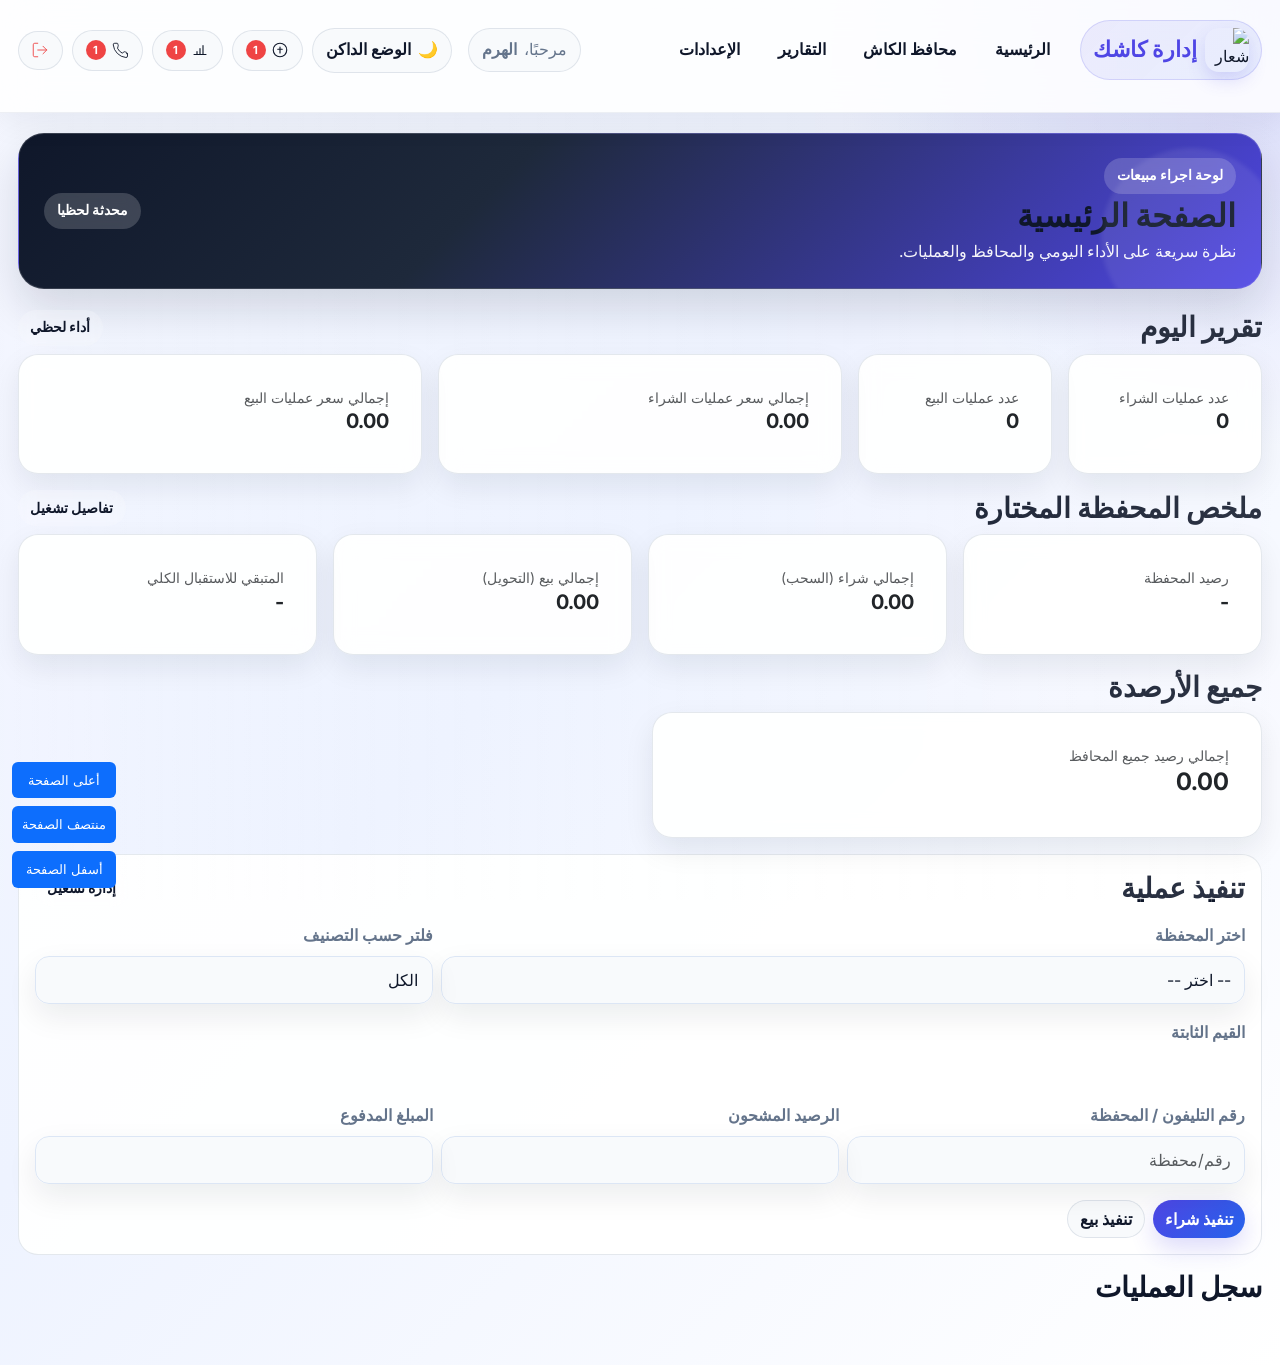
==== index.html @ e9e5cfaa "Update print statement from 'Hello' to 'Goodbye'" ====
<!doctype html>
<html lang="ar" dir="rtl">

<head>
  <meta charset="utf-8" />
  <meta name="viewport" content="width=device-width,initial-scale=1" />
  <title>الرئيسية</title>
  <script>
    try {
      if (typeof window.renderWalletSelect === 'undefined') {
        window.renderWalletSelect = function () {
          console.warn('renderWalletSelect placeholder called before initialization; ignored.');
        };
      }
      try {
        if (typeof renderWalletSelect === 'undefined') {
          var renderWalletSelect = window.renderWalletSelect;
        }
      } catch (e) { }
    } catch (e) { }
  </script>
  <link href="https://fonts.googleapis.com/css2?family=Inter:wght@400;600;700&display=swap" rel="stylesheet" />
  <link href="https://cdn.jsdelivr.net/npm/bootstrap@5.3.2/dist/css/bootstrap.min.css" rel="stylesheet" />
  <script src="https://cdn.tailwindcss.com"></script>
  <link rel="stylesheet" href="style.css">
  <style>
    /* Accordion styles for transaction log */
    .tx-log .accordion {
      display: flex;
      flex-direction: column;
      gap: 8px;
    }

    .accordion-item {
      border: 1px solid rgba(148, 163, 184, 0.25);
      border-radius: 12px;
      overflow: hidden;
      background: var(--surface);
    }

    .accordion-header {
      width: 100%;
      text-align: right;
      background: transparent;
      border: 0;
      padding: 12px;
      display: flex;
      justify-content: space-between;
      align-items: center;
      cursor: pointer;
      font-size: 14px;
    }

    .accordion-header .hdr-left {
      display: flex;
      gap: 8px;
      align-items: center;
    }

    .accordion-header .hdr-right {
      display: flex;
      gap: 12px;
      align-items: center;
    }

    .accordion-body {
      padding: 12px;
      border-top: 1px solid rgba(148, 163, 184, 0.2);
      display: none;
      background: var(--surface-2);
    }

    .accordion-item.open .accordion-body {
      display: block;
    }

    .accordion-actions {
      display: flex;
      gap: 8px;
      justify-content: flex-start;
      margin-top: 8px;
    }

    .accordion-actions button {
      padding: 6px 8px;
      border-radius: 4px;
      border: 1px solid #ccc;
      background: #fff;
      cursor: pointer;
    }

    .accordion-header .profit {
      color: green;
    }

    .accordion-header .loss {
      color: #c00;
    }
  </style>

  <link href="https://cdn.jsdelivr.net/npm/sweetalert2@11/dist/sweetalert2.min.css" rel="stylesheet" />
  <link rel="stylesheet" href="https://cdnjs.cloudflare.com/ajax/libs/toastr.js/latest/toastr.min.css" />

</head>

<div class="app">
  <div class="content">
    <header class="header">
      <div class="container-inner">
        <div class="header-left">
          <div class="brand-shell d-flex align-items-center gap-2">
            <img src="assets/logo.svg" alt="شعار إدارة الكاش" class="brand-logo" />
            <div>
              <h1 class="logo mb-0">إدارة كاشك</h1>
            </div>
          </div>
          <nav class="navbar-inline" aria-label="القوائم">
            <ul>
              <li><a href="index.html">الرئيسية</a></li>
              <li><a href="add_cash.html">محافظ الكاش</a></li>
              <li><a href="reports.html">التقارير</a></li>
              <li><a href="config.html">الإعدادات</a></li>
            </ul>
          </nav>
        </div>

        <div class="header-right">
          <div class="user-quick">
            <div class="welcome">
              <span class="muted">مرحبًا،</span>
              <strong id="userName">الهرم</strong>
            </div>

          </div>

          <div class="icons">
            <button type="button" class="theme-toggle" data-theme-toggle aria-label="تبديل الثيم">
              <span class="theme-toggle__icon">🌙</span>
              <span class="theme-toggle__label">الوضع الداكن</span>
            </button>
            <button class="icon-btn" aria-label="إشعارات البيع" onclick="openBox('trade')">
              <!-- coin SVG -->
              <svg width="18" height="18" viewBox="0 0 24 24" fill="none" xmlns="http://www.w3.org/2000/svg">
                <circle cx="12" cy="12" r="9" stroke="currentColor" stroke-width="1.5" />
                <path d="M12 8v8M9 11h6" stroke="currentColor" stroke-width="1.5" stroke-linecap="round"
                  stroke-linejoin="round" />
              </svg>
              <span id="tradeCount" class="badge">0</span>
            </button>

            <button class="icon-btn" aria-label="حدود المحفظة" onclick="openBox('limit')">
              <!-- chart SVG -->
              <svg width="18" height="18" viewBox="0 0 24 24" fill="none" xmlns="http://www.w3.org/2000/svg">
                <path d="M4 18h16M8 14v4M12 10v8M16 6v12" stroke="currentColor" stroke-width="1.5"
                  stroke-linecap="round" stroke-linejoin="round" />
              </svg>
              <span id="limitCount" class="badge">0</span>
            </button>

            <button class="icon-btn" aria-label="آخر مكالمة" onclick="openBox('call')">
              <!-- phone SVG -->
              <svg width="18" height="18" viewBox="0 0 24 24" fill="none" xmlns="http://www.w3.org/2000/svg">
                <path
                  d="M22 16.92V20a2 2 0 0 1-2.18 2A19 19 0 0 1 3 5.18 2 2 0 0 1 5 3h3.09a1 1 0 0 1 1 .75c.12.56.36 1.77.6 2.37a1 1 0 0 1-.24 1L8.7 9.7a14 14 0 0 0 6.6 6.6l1.57-1.76a1 1 0 0 1 1-.24c.6.24 1.81.48 2.37.6a1 1 0 0 1 .75 1V16.92z"
                  stroke="currentColor" stroke-width="1.2" stroke-linecap="round" stroke-linejoin="round" />
              </svg>
              <span id="callCount" class="badge">0</span>
            </button>



            <a href="logout.html" class="icon-btn logout" title="تسجيل الخروج" aria-label="تسجيل الخروج">
              <svg width="18" height="18" viewBox="0 0 24 24" fill="none" xmlns="http://www.w3.org/2000/svg">
                <path d="M9 21H5a2 2 0 0 1-2-2V5a2 2 0 0 1 2-2h4" stroke="currentColor" stroke-width="1.2"
                  stroke-linecap="round" stroke-linejoin="round" />
                <path d="M16 17l5-5-5-5" stroke="currentColor" stroke-width="1.2" stroke-linecap="round"
                  stroke-linejoin="round" />
                <path d="M21 12H9" stroke="currentColor" stroke-width="1.2" stroke-linecap="round"
                  stroke-linejoin="round" />
              </svg>
            </a>
          </div>
        </div>
      </div>
      <div id="notificationBox" class="notification-box hidden" data-type="">
        <div class="box-header">
          <h3 id="boxTitle">الإشعارات</h3>
          <button onclick="markAllRead()">قراءة الكل</button>
        </div>
        <ul id="notificationList"></ul>
      </div>
    </header>

    <body class="home-page">
      <main class="main">
        <div class="container">
          <section class="page-hero shadow-2xl rounded-[24px]">
            <div>
              <span class="page-badge">لوحة اجراء مبيعات</span>
              <h2>الصفحة الرئيسية</h2>
              <p>نظرة سريعة على الأداء اليومي والمحافظ والعمليات.</p>
            </div>
            <div class="page-hero__pill">محدثة لحظيا</div>
          </section>

          <!-- Today's report (Bootstrap cards) -->
          <section class="today-report mb-3">
            <div class="d-flex justify-content-between align-items-center mb-2">
              <h3 class="mb-0">تقرير اليوم</h3>
              <span class="page-badge">أداء لحظي</span>
            </div>
            <div class="row g-3">
              <div class="col-6 col-md-2">
                <div class="card text-end panel-surface">
                  <div class="card-body">
                    <div class="text-muted small">عدد عمليات الشراء</div>
                    <div class="h5 fw-bold" id="todayBuyCount">0</div>
                  </div>
                </div>
              </div>
              <div class="col-6 col-md-2">
                <div class="card text-end panel-surface">
                  <div class="card-body">
                    <div class="text-muted small">عدد عمليات البيع</div>
                    <div class="h5 fw-bold" id="todaySellCount">0</div>
                  </div>
                </div>
              </div>
              <div class="col-6 col-md-4">
                <div class="card text-end panel-surface">
                  <div class="card-body">
                    <div class="text-muted small">إجمالي سعر عمليات الشراء</div>
                    <div class="h5 fw-bold" id="todayBuyTotal">0.00</div>
                  </div>
                </div>
              </div>
              <div class="col-6 col-md-4">
                <div class="card text-end panel-surface">
                  <div class="card-body">
                    <div class="text-muted small">إجمالي سعر عمليات البيع</div>
                    <div class="h5 fw-bold" id="todaySellTotal">0.00</div>
                  </div>
                </div>
              </div>
            </div>
          </section>

          <!-- Selected wallet summary (Bootstrap cards) -->
          <section class="wallet-summary mb-3">
            <div class="d-flex justify-content-between align-items-center mb-2">
              <h3 class="mb-0">ملخص المحفظة المختارة</h3>
              <span class="page-badge">تفاصيل تشغيل</span>
            </div>
            <div class="row g-3">
              <div class="col-6 col-md-3">
                <div class="card text-end panel-surface">
                  <div class="card-body">
                    <div class="text-muted small">رصيد المحفظة</div>
                    <div class="h5 fw-bold" id="selBalance">-</div>
                  </div>
                </div>
              </div>
              <div class="col-6 col-md-3">
                <div class="card text-end panel-surface">
                  <div class="card-body">
                    <div class="text-muted small">إجمالي شراء (السحب)</div>
                    <div class="h5 fw-bold" id="selBuyTotal">0.00</div>
                  </div>
                </div>
              </div>
              <div class="col-6 col-md-3">
                <div class="card text-end panel-surface">
                  <div class="card-body">
                    <div class="text-muted small">إجمالي بيع (التحويل)</div>
                    <div class="h5 fw-bold" id="selSellTotal">0.00</div>
                  </div>
                </div>
              </div>
              <div class="col-6 col-md-3">
                <div class="card text-end panel-surface">
                  <div class="card-body">
                    <div class="text-muted small">المتبقي للاستقبال الكلي</div>
                    <div class="h5 fw-bold" id="selRemaining">-</div>
                  </div>
                </div>
              </div>
            </div>
          </section>

          <!-- All balances (Bootstrap card) -->
          <section class="all-balances mb-3">
            <h3 class="mb-2">جميع الأرصدة</h3>
            <div class="row">
              <div class="col-12 col-md-6">
                <div class="card text-end panel-surface">
                  <div class="card-body">
                    <div class="text-muted small">إجمالي رصيد جميع المحافظ</div>
                    <div class="h4 fw-bold" id="allBalances">0.00</div>
                  </div>
                </div>
              </div>
            </div>
          </section>

          <!-- Action panel: select wallet, filter, fixed values, inputs and buy/sell -->
          <section class="action-panel mb-3 panel-surface p-3">
            <div class="d-flex justify-content-between align-items-center mb-3">
              <h3 class="mb-0">تنفيذ عملية</h3>
              <span class="page-badge">إدارة تشغيل</span>
            </div>

            <div class="row g-2 align-items-end">
              <div class="col-12 col-md-8">
                <label class="form-label">اختر المحفظة</label>
                <select id="walletSelect" class="form-select">
                  <option value="">-- اختر --</option>
                </select>
              </div>
              <div class="col-12 col-md-4">
                <label class="form-label">فلتر حسب التصنيف</label>
                <select id="categoryFilter" class="form-select">
                  <option value="">الكل</option>
                </select>
              </div>
            </div>

            <div class="row mt-3">
              <div class="col-12">
                <label class="d-block mb-2">القيم الثابتة</label>
                <div id="fixedValueButtons" class="btn-group flex-wrap" role="group" aria-label="Fixed values"></div>
                <select id="fixedValueSelect" class="d-none">
                  <option value="">اختر قيمة</option>
                </select>
              </div>
            </div>

            <div class="row g-2 mt-3">
              <div class="col-12 col-md-4">
                <label class="form-label">رقم التليفون / المحفظة</label>
                <input id="actionPhone" class="form-control" placeholder="رقم/محفظة" />
              </div>
              <div class="col-12 col-md-4">
                <label class="form-label">الرصيد المشحون</label>
                <input id="chargedAmount" class="form-control" type="number" step="0.01" />
              </div>
              <div class="col-12 col-md-4">
                <label class="form-label">المبلغ المدفوع</label>
                <input id="paidAmount" class="form-control" type="number" step="0.01" />
              </div>
            </div>

            <div class="row mt-3">
              <div class="col d-flex gap-2">
                <button id="doBuy" type="button" class="btn btn-primary">تنفيذ شراء</button>
                <button id="doSell" type="button" class="btn btn-outline-secondary">
                  تنفيذ بيع
                </button>
              </div>
            </div>
          </section>

          <!-- todo panel removed as requested -->

          <!-- Transactions log (accordion) -->
          <section class="tx-log">
            <h3>سجل العمليات</h3>
            <div class="accordion" id="log"></div>
          </section>
        </div>
      </main>

  </div>
</div>


<script src="ui-alerts.js" defer></script>
<script src="bootstrap.bundle.min.js"></script>
<script src="https://cdn.jsdelivr.net/npm/bootstrap@5.3.2/dist/js/bootstrap.bundle.min.js"></script>
<script src="https://cdn.jsdelivr.net/npm/chart.js"></script>
<script src="categories.js"></script>
<script src="add_cash.js"></script>
<script src="config.js"></script>
<script src="home.js"></script>
<script src="chart-init.js"></script>
<script src="https://cdn.jsdelivr.net/npm/sweetalert2@11"></script>
<script src="https://cdnjs.cloudflare.com/ajax/libs/toastr.js/latest/toastr.min.js"></script>
<script src="alert.js"></script>
<script src="theme-toggle.js"></script>
<script src="scroll-controls.js"></script>
</body>

</html>
---- style.css ----
:root {
  --primary: #4f46e5;
  --primary-2: #2563eb;
  --accent: #14b8a6;
  --warning: #f59e0b;
  --danger: #ef4444;
  --surface: rgba(255, 255, 255, 0.92);
  --surface-2: rgba(248, 250, 252, 0.96);
  --text: #0f172a;
  --muted: #64748b;
  --border: rgba(148, 163, 184, 0.25);
  --shadow: 0 20px 45px rgba(15, 23, 42, 0.14);
  --shadow-sm: 0 12px 30px rgba(15, 23, 42, 0.08);
  --bg: #f4f7ff;
  --bg-2: #eef3ff;
}

:root[data-theme="dark"] {
  --primary: #818cf8;
  --primary-2: #60a5fa;
  --accent: #2dd4bf;
  --warning: #fbbf24;
  --danger: #fb7185;
  --surface: rgba(15, 23, 42, 0.9);
  --surface-2: rgba(30, 41, 59, 0.95);
  --text: #f8fafc;
  --muted: #cbd5e1;
  --border: rgba(148, 163, 184, 0.26);
  --shadow: 0 24px 48px rgba(2, 8, 23, 0.46);
  --shadow-sm: 0 16px 36px rgba(2, 8, 23, 0.28);
  --bg: #020617;
  --bg-2: #0f172a;
}

* {
  box-sizing: border-box;
}

body {
  margin: 0;
  font-family: "Inter", "Segoe UI", Tahoma, sans-serif;
  color: var(--text);
  background:
    radial-gradient(
      circle at top right,
      rgba(79, 70, 229, 0.18),
      transparent 24%
    ),
    linear-gradient(
      135deg,
      var(--bg) 0%,
      var(--bg-2) 45%,
      rgba(255, 255, 255, 0.2) 100%
    );
  min-height: 100vh;
  line-height: 1.6;
  transition:
    background 0.3s ease,
    color 0.3s ease;
}

:root[data-theme="dark"] body {
  background:
    radial-gradient(
      circle at top right,
      rgba(129, 140, 248, 0.2),
      transparent 24%
    ),
    linear-gradient(135deg, #020617 0%, #0f172a 45%, #111827 100%);
}

body::before {
  content: "";
  position: fixed;
  inset: 0;
  pointer-events: none;
  background: linear-gradient(
    90deg,
    rgba(255, 255, 255, 0.12),
    transparent 30%,
    rgba(255, 255, 255, 0.18)
  );
  opacity: 0.7;
}

.app,
.content {
  min-height: 100vh;
}

.container-inner,
.container,
.add-cash-wrap,
.reports-main {
  max-width: 1400px;
  margin: 0 auto;
  padding: 1.25rem 1.1rem 2rem;
}

.header {
  position: sticky;
  top: 0;
  z-index: 30;
  background: rgba(255, 255, 255, 0.84);
  -webkit-backdrop-filter: blur(18px);
  backdrop-filter: blur(18px);
  box-shadow: 0 10px 30px rgba(15, 23, 42, 0.06);
  border-bottom: 1px solid rgba(148, 163, 184, 0.16);
}

:root[data-theme="dark"] .header {
  background: rgba(2, 6, 23, 0.8);
  border-bottom-color: rgba(148, 163, 184, 0.2);
  box-shadow: 0 10px 30px rgba(2, 8, 23, 0.35);
}

.container-inner {
  display: flex;
  align-items: center;
  justify-content: space-between;
  gap: 1rem;
  flex-wrap: wrap;
}

.logo {
  margin: 0;
  font-size: 1.35rem;
  font-weight: 800;
  color: var(--primary);
}

.brand-shell {
  display: inline-flex;
  align-items: center;
  gap: 0.7rem;
  padding: 0.45rem 0.75rem;
  border-radius: 999px;
  background: linear-gradient(
    135deg,
    rgba(79, 70, 229, 0.09),
    rgba(37, 99, 235, 0.08)
  );
  border: 1px solid rgba(79, 70, 229, 0.16);
}

.brand-logo {
  width: 44px;
  height: 44px;
  border-radius: 14px;
  box-shadow: 0 8px 18px rgba(79, 70, 229, 0.18);
}

.brand-subtitle {
  font-size: 0.75rem;
  color: var(--muted);
  font-weight: 700;
  letter-spacing: 0.03em;
  text-transform: uppercase;
}

.header-left,
.header-right {
  display: flex;
  align-items: center;
  gap: 1rem;
  flex-wrap: wrap;
}

.navbar-inline ul {
  display: flex;
  gap: 0.55rem;
  align-items: center;
  list-style: none;
  padding: 0;
  margin: 0;
}

.navbar-inline a {
  text-decoration: none;
  color: var(--text);
  font-weight: 700;
  padding: 0.58rem 0.9rem;
  border-radius: 999px;
  transition: all 0.25s ease;
}

.navbar-inline a:hover,
.navbar-inline a.active {
  background: linear-gradient(135deg, var(--primary), var(--primary-2));
  color: #fff;
  box-shadow: var(--shadow-sm);
}

.user-quick .welcome {
  display: flex;
  align-items: center;
  gap: 0.4rem;
  padding: 0.5rem 0.85rem;
  border-radius: 999px;
  background: var(--surface-2);
  color: var(--muted);
  border: 1px solid var(--border);
}

.icons {
  display: flex;
  align-items: center;
  gap: 0.55rem;
}

.icon-btn {
  display: inline-flex;
  align-items: center;
  justify-content: center;
  gap: 0.35rem;
  border: 1px solid var(--border);
  background: var(--surface-2);
  color: var(--text);
  border-radius: 999px;
  padding: 0.6rem 0.8rem;
  cursor: pointer;
  transition:
    transform 0.2s ease,
    box-shadow 0.2s ease,
    background 0.2s ease;
}

.icon-btn:hover {
  transform: translateY(-1px);
  box-shadow: var(--shadow-sm);
  background: linear-gradient(
    135deg,
    rgba(79, 70, 229, 0.08),
    rgba(37, 99, 235, 0.08)
  );
}

.icon-btn.logout {
  color: var(--danger);
}

.badge {
  display: inline-flex;
  align-items: center;
  justify-content: center;
  min-width: 1.25rem;
  height: 1.25rem;
  font-size: 0.7rem;
  font-weight: 700;
  border-radius: 999px;
  background: var(--danger);
  color: #fff;
  padding: 0 0.25rem;
}

.page-hero {
  display: flex;
  align-items: center;
  justify-content: space-between;
  gap: 1rem;
  flex-wrap: wrap;
  padding: 1.45rem 1.6rem;
  margin-bottom: 1.3rem;
  border-radius: 26px;
  background: linear-gradient(
    135deg,
    #0f172a 0%,
    #1e293b 38%,
    var(--primary) 100%
  );
  color: #fff;
  box-shadow: var(--shadow);
  border: 1px solid rgba(255, 255, 255, 0.16);
  position: relative;
  overflow: hidden;
}

.page-hero::after {
  content: "";
  position: absolute;
  inset: auto -20px -40px auto;
  width: 180px;
  height: 180px;
  background: rgba(255, 255, 255, 0.08);
  border-radius: 50%;
  filter: blur(2px);
}

.page-hero h2,
.page-hero h3 {
  margin: 0.2rem 0;
  font-weight: 800;
}

.page-hero p {
  margin: 0.25rem 0 0;
  opacity: 0.95;
}

.page-badge,
.page-hero__pill {
  display: inline-flex;
  align-items: center;
  gap: 0.4rem;
  padding: 0.45rem 0.8rem;
  border-radius: 999px;
  background: rgba(255, 255, 255, 0.18);
  font-size: 0.85rem;
  font-weight: 700;
  -webkit-backdrop-filter: blur(8px);
  backdrop-filter: blur(8px);
}

.card,
.modal-panel,
.notification-box,
.table-responsive,
.form-control,
.form-select,
.input-group-text {
  background: var(--surface);
  border: 1px solid var(--border);
  box-shadow: var(--shadow-sm);
  border-radius: 18px;
  -webkit-backdrop-filter: blur(10px);
  backdrop-filter: blur(10px);
}

.card:hover,
.modal-panel:hover {
  box-shadow: 0 16px 38px rgba(15, 23, 42, 0.12);
}

.card-body,
.card {
  border-radius: 18px;
}

.card-header,
.card-footer {
  background: transparent;
  border-color: var(--border);
}

.table {
  margin-bottom: 0;
  color: var(--text);
}

.table thead th {
  background: rgba(79, 70, 229, 0.07);
  color: var(--primary);
  border-bottom: 1px solid var(--border);
  font-weight: 800;
  text-align: center;
}

.table tbody td {
  vertical-align: middle;
  border-color: var(--border);
}

.table-striped > tbody > tr:nth-of-type(odd) > td,
.table-striped > tbody > tr:nth-of-type(odd) > th {
  background-color: rgba(148, 163, 184, 0.06);
}

.form-label,
label {
  font-weight: 700;
  color: var(--muted);
  margin-bottom: 0.45rem;
}

.form-control,
.form-select,
.input-group-text {
  padding: 0.75rem 0.9rem;
  color: var(--text);
}

.form-control:focus,
.form-select:focus {
  border-color: var(--primary);
  box-shadow: 0 0 0 0.2rem rgba(79, 70, 229, 0.18);
}

.btn-outline-secondary {
  border-radius: 999px;
  font-weight: 700;
}

.btn {
  border-radius: 999px;
  font-weight: 700;
  transition:
    transform 0.2s ease,
    box-shadow 0.2s ease;
}

.btn:hover {
  transform: translateY(-1px);
}

.btn-primary {
  background: linear-gradient(135deg, var(--primary), var(--primary-2));
  border: none;
  color: #fff;
  box-shadow: 0 10px 24px rgba(79, 70, 229, 0.2);
}

.btn-primary:hover {
  filter: brightness(1.05);
}

.btn-outline-secondary {
  background: var(--surface-2);
  color: var(--text);
  border: 1px solid var(--border);
}

.btn-outline-secondary:hover,
.btn-outline-secondary:focus {
  background: var(--surface);
  color: var(--text);
}

.btn-detail {
  background: linear-gradient(135deg, #2563eb, #7c3aed);
  color: #fff;
  border: none;
  padding: 0.7rem 1rem;
}

.btn-detail:hover {
  filter: brightness(1.05);
}


.wallet-card {
  padding: 1rem;
  
  min-height: 160px;
  display: grid;
  grid-template-columns: auto 1fr;
  gap: 2rem;
  align-items: center;
  width: fit-content;
  position: relative;
  overflow: hidden;
  
}

.wallet-card .head {
  display: flex;
  align-items: center;
  gap: 0.85rem;
}

.wallet-card .wallet-avatar {
  width: 3rem;
  height: 3rem;
  border-radius: 1rem;
  display: grid;
  place-items: center;
  font-size: 1.1rem;
  font-weight: 800;
  color: #fff;
  background: linear-gradient(135deg, #4338ca, #2563eb);
}

.wallet-card .phone {
  font-size: 1rem;
  font-weight: 700;
  color: var(--text);
}

.wallet-card .meta {
  color: var(--muted);
  font-size: 0.92rem;
  margin-top: 0.35rem;
}

.wallet-card .balance-label {
  font-size: 0.8rem;
  color: var(--muted);
  margin-bottom: 0.25rem;
}

.wallet-card .balance {
  font-size: 1.5rem;
  font-weight: 900;
  color: var(--primary);
}

.wallet-footer {
  display: flex;
  align-items: center;
  justify-content: space-between;
  gap: 1rem;
  width: 100%;
  border-top: 1px solid var(--border);
  padding-top: 1rem;
}

.wallet-balance-block {
  display: grid;
  gap: 0.2rem;
}

.wallet-card {
  padding: 1rem;
  min-height: 170px;
  display: grid;
  grid-template-columns: auto 1fr;
  gap: 1rem;
  align-items: center;
  position: relative;
  overflow: hidden;
}

.wallet-card.status-good {
  border-color: rgba(34, 197, 94, 0.22);
}

.wallet-card.status-warning {
  border-color: rgba(245, 158, 11, 0.25);
}

.wallet-card.status-danger {
  border-color: rgba(239, 68, 68, 0.25);
}

.wallet-card::before {
  content: "";
  position: absolute;
  inset: 0;
  background: linear-gradient(
    135deg,
    rgba(99, 102, 241, 0.04),
    rgba(59, 130, 246, 0)
  );
  pointer-events: none;
}

.wallet-card .head,
.wallet-card .wallet-footer {
  position: relative;
  z-index: 1;
}

.wallet-card .actions {
  display: flex;
  gap: 0.65rem;
  flex-wrap: wrap;
  justify-content: flex-end;
}

.wallet-card .actions .btn {
  min-width: 88px;
  padding: 0.65rem 0.95rem;
  font-size: 0.88rem;
}

.btn.small {
  border-radius: 999px;
  background: rgba(15, 23, 42, 0.08);
  color: var(--text);
  border: 1px solid rgba(148, 163, 184, 0.2);
  transition:
    transform 0.2s ease,
    box-shadow 0.2s ease;
}

.btn.small:hover {
  transform: translateY(-1px);
  box-shadow: 0 8px 18px rgba(15, 23, 42, 0.08);
}

.btn.small.success {
  background: rgba(16, 185, 129, 0.14);
  border-color: rgba(16, 185, 129, 0.25);
  color: #047857;
}

.btn.small.danger {
  background: rgba(239, 68, 68, 0.14);
  border-color: rgba(239, 68, 68, 0.25);
  color: #991b1b;
}

.btn.small.btn-detail {
  background: linear-gradient(135deg, #2563eb, #7c3aed);
  border: none;
  color: #fff;
}

.wallet-card .wallet-status-pill {
  padding: 0.45rem 0.85rem;
  border-radius: 999px;
  font-size: 0.82rem;
  font-weight: 700;
  color: #1f2937;
  background: rgba(59, 130, 246, 0.16);
  white-space: nowrap;
}

.wallet-card .select-wrap {
  position: absolute;
  top: 1rem;
  right: 1rem;
  z-index: 3;
}

.wallet-card .select-wrap input {
  width: 1.05rem;
  height: 1.05rem;
}

.detail-value {
  display: grid;
  gap: 0.25rem;
}

.detail-label {
  color: var(--muted);
  font-size: 0.85rem;
}

.detail-text {
  font-size: 1.2rem;
  font-weight: 700;
  color: var(--text);
}

.wallet-detail-grid {
  display: grid;
  gap: 0.85rem;
  padding-top: 0.25rem;
}

.wallet-detail-row {
  display: flex;
  justify-content: space-between;
  gap: 1rem;
  padding: 0.95rem 1rem;
  border-radius: 16px;
  background: var(--surface-2);
  border: 1px solid var(--border);
}

.wallet-detail-row .label {
  color: var(--muted);
  font-size: 0.9rem;
}

.wallet-detail-row .val {
  font-weight: 700;
  color: var(--text);
}

@media (max-width: 768px) {
  .wallet-card {
    grid-template-columns: 1fr;
  }

  .detail-summary {
    grid-template-columns: 1fr;
  }
}

.form-control,
.form-select,
.form-floating > .form-control,
textarea,
input {
  border-radius: 14px;
  border: 1px solid #dce6f5;
  background: var(--surface-2);
  color: var(--text);
  padding: 0.7rem 0.85rem;
}

:root[data-theme="dark"] .form-control,
:root[data-theme="dark"] .form-select,
:root[data-theme="dark"] textarea,
:root[data-theme="dark"] input {
  border-color: rgba(148, 163, 184, 0.3);
  background: rgba(15, 23, 42, 0.8);
}

.form-control:focus,
.form-select:focus,
textarea:focus,
input:focus {
  border-color: var(--primary);
  box-shadow: 0 0 0 0.2rem rgba(79, 70, 229, 0.16);
}

.form-label {
  font-weight: 700;
  color: var(--muted);
}

.analytics .cards,
.cards-grid {
  display: flex;
    flex-wrap: wrap;
    gap: 20px;
}

@media (max-width: 1200px) {
  .cards-grid {
    grid-template-columns: repeat(3, minmax(0, 1fr));
  }
}

@media (max-width: 992px) {
  .cards-grid {
    grid-template-columns: repeat(2, minmax(0, 1fr));
  }
}

@media (max-width: 640px) {
  .cards-grid {
    grid-template-columns: 1fr;
  }
}

.metric {
  color: #fff;
  padding: 1rem;
  border-radius: 20px;
  background: linear-gradient(135deg, var(--primary), var(--primary-2));
  box-shadow: var(--shadow-sm);
  border: 1px solid rgba(255, 255, 255, 0.16);
  min-height: 118px;
}

.metric .value {
  font-size: 1.35rem;
  font-weight: 800;
  margin-bottom: 0.25rem;
}

.metric .label {
  color: rgba(255, 255, 255, 0.88);
  font-size: 0.92rem;
  font-weight: 700;
}

.panel-surface {
  background: linear-gradient(
    135deg,
    rgba(255, 255, 255, 0.96),
    rgba(248, 250, 252, 0.96)
  );
  border: 1px solid rgba(148, 163, 184, 0.22);
}

:root[data-theme="dark"] .panel-surface {
  background: linear-gradient(
    135deg,
    rgba(15, 23, 42, 0.96),
    rgba(30, 41, 59, 0.96)
  );
}

.badge {
  font-weight: 700;
  letter-spacing: 0.02em;
}

.table-hover tbody tr:hover {
  background-color: rgba(79, 70, 229, 0.045);
}

.metric.teal {
  background: linear-gradient(135deg, var(--accent), #0f766e);
}

.metric.rose {
  background: linear-gradient(135deg, #f43f5e, #be185d);
}

.metric.amber {
  background: linear-gradient(135deg, #f59e0b, #ea580c);
}

.metric .value {
  font-size: 1.4rem;
  font-weight: 800;
}

.metric .label {
  margin-top: 0.25rem;
  opacity: 0.92;
}

.table-modern {
  border-collapse: separate;
  border-spacing: 0;
  width: 100%;
  overflow: hidden;
  border-radius: 16px;
}

.table-modern th {
  background: linear-gradient(
    135deg,
    rgba(79, 70, 229, 0.08),
    rgba(37, 99, 235, 0.08)
  );
  color: var(--text);
}

.table-modern td,
.table-modern th {
  padding: 0.8rem 0.9rem;
  border-bottom: 1px solid rgba(148, 163, 184, 0.16);
}

.logo-preview {
  max-width: 180px;
  display: none;
  border: 1px solid var(--border);
  padding: 6px;
  border-radius: 12px;
  background: var(--surface);
  box-shadow: var(--shadow-sm);
}

.logo-preview.is-visible {
  display: block;
}

.settings-action-row,
.settings-section-gap {
  margin-top: 12px;
}

.settings-block-gap {
  margin-top: 8px;
}

.settings-divider {
  margin: 16px 0;
}

.notification-box {
  position: absolute;
  top: 4.8rem;
  left: 1rem;
  width: min(360px, calc(100vw - 2rem));
  padding: 0.85rem;
  z-index: 40;
  border-radius: 18px;
  border: 1px solid var(--border);
  background: var(--surface);
  box-shadow: 0 24px 60px rgba(15, 23, 42, 0.14);
}

.notification-box.hidden {
  display: none;
}

.notification-box .box-header {
  display: flex;
  justify-content: space-between;
  align-items: center;
  gap: 0.75rem;
  margin-bottom: 0.75rem;
}

.notification-box .box-header h3 {
  margin: 0;
  font-size: 1rem;
}

.notification-box .box-header button {
  border: none;
  background: rgba(79, 70, 229, 0.08);
  color: var(--text);
  padding: 0.5rem 0.85rem;
  border-radius: 999px;
  cursor: pointer;
}

.notification-box ul {
  list-style: none;
  margin: 0;
  padding: 0;
  display: grid;
  gap: 0.65rem;
}

.notification-box li {
  border-radius: 16px;
  border: 1px solid var(--border);
  background: var(--surface-2);
  padding: 0.85rem 0.95rem;
  display: grid;
  gap: 0.4rem;
}

.notification-box li .item-title {
  display: flex;
  align-items: center;
  justify-content: space-between;
  gap: 0.5rem;
  font-weight: 700;
}

.notification-box li .item-meta {
  display: flex;
  justify-content: space-between;
  gap: 0.5rem;
  color: var(--muted);
  font-size: 0.9rem;
}

.notification-box li .item-icon::before {
  content: "🔔";
  display: inline-flex;
  width: 1.8rem;
  height: 1.8rem;
  align-items: center;
  justify-content: center;
  border-radius: 999px;
  background: rgba(79, 70, 229, 0.1);
}

.notification-box li.trade .item-icon::before {
  content: "🛎️";
}

.notification-box li.limit .item-icon::before {
  content: "🔔";
}

.notification-box li.call .item-icon::before {
  content: "📯";
}

.notification-box li.read {
  opacity: 0.72;
}

.notification-box li.unread {
  box-shadow: inset 0 0 0 1px rgba(79, 70, 229, 0.14);
}

.todo-panel {
  border-radius: 20px;
  border: 1px solid var(--border);
  background: var(--surface);
  padding: 1.1rem;
}

.todo-panel .panel-header {
  display: flex;
  align-items: center;
  justify-content: space-between;
  gap: 0.75rem;
  margin-bottom: 1rem;
}

.todo-panel .todo-items {
  display: grid;
  gap: 0.85rem;
}

.todo-card {
  display: grid;
  gap: 0.65rem;
  padding: 1rem;
  border-radius: 18px;
  background: var(--surface-2);
  border: 1px solid var(--border);
}

.todo-card.done {
  opacity: 0.75;
}

.todo-card .todo-header {
  display: flex;
  align-items: center;
  justify-content: space-between;
  gap: 0.75rem;
}

.todo-card .todo-meta {
  color: var(--muted);
  font-size: 0.92rem;
}

.todo-card .todo-icon {
  width: 2.2rem;
  height: 2.2rem;
  display: inline-flex;
  align-items: center;
  justify-content: center;
  border-radius: 999px;
  background: rgba(79, 70, 229, 0.1);
  font-size: 1.1rem;
}

.todo-card .todo-actions {
  display: flex;
  justify-content: flex-end;
  gap: 0.5rem;
}

.todo-card .badge {
  font-size: 0.8rem;
  padding: 0.35rem 0.65rem;
  border-radius: 999px;
}

.modal {
  inset: 0;
  background: rgba(15, 23, 42, 0.5);
  display: flex;
  align-items: flex-start;
  justify-content: center;
  padding: 1.5rem 1rem;
  z-index: 60;
  overflow-y: auto;
}

.modal.hidden {
  display: none;
}

.modal-panel {
  width: min(820px, 100%);
  max-height: min(90vh, 900px);
  padding: 1.4rem;
  border-radius: 24px;
  box-shadow: 0 28px 80px rgba(15, 23, 42, 0.18);
  overflow: hidden;
}

.modal-header {
  display: flex;
  align-items: center;
  justify-content: space-between;
  margin-bottom: 1rem;
}

.close {
  border: none;
  background: var(--surface-2);
  color: var(--danger);
  border-radius: 999px;
  width: 2.2rem;
  height: 2.2rem;
  cursor: pointer;
}

.modal-intro {
  margin-top: 0.35rem;
  color: var(--muted);
  font-size: 0.95rem;
  line-height: 1.55;
  max-width: 560px;
}

.modal-body {
  overflow-y: auto;
  max-height: calc(90vh - 220px);
  display: grid;
  gap: 1.25rem;
  padding-right: 0.25rem;
}

.modal-body .field-grid {
  display: grid;
  gap: 1rem;
  grid-template-columns: repeat(2, minmax(0, 1fr));
}

.modal-body .field-grid .row {
  display: grid;
  gap: 0.35rem;
}

.modal-body .row label {
  font-size: 0.95rem;
  font-weight: 700;
  color: var(--muted);
}

.modal-body .row input,
.modal-body .row select {
  width: 100%;
  border-radius: 14px;
  border: 1px solid var(--border);
  background: var(--surface-2);
  color: var(--text);
  padding: 0.92rem 0.95rem;
  font-size: 0.95rem;
}

.modal-body hr {
  border: none;
  border-top: 1px solid rgba(148, 163, 184, 0.18);
  margin: 1.2rem 0;
}

.modal-footer {
  display: flex;
  gap: 0.85rem;
  justify-content: flex-end;
  flex-wrap: wrap;
  margin-top: 0.5rem;
  padding-top: 1rem;
  border-top: 1px solid rgba(148, 163, 184, 0.15);
}

.modal-body .row input:focus,
.modal-body .row select:focus {
  outline: none;
  border-color: var(--primary);
  box-shadow: 0 0 0 0.16rem rgba(79, 70, 229, 0.16);
}

@media (max-width: 880px) {
  .modal-body .field-grid {
    grid-template-columns: 1fr;
  }
}

@media (max-width: 640px) {
  .modal-panel {
    width: 100%;
    max-height: calc(100vh - 2.5rem);
  }
}

.theme-toggle {
  border: 1px solid var(--border);
  background: var(--surface-2);
  color: var(--text);
  padding: 0.55rem 0.8rem;
  border-radius: 999px;
  font-weight: 700;
  display: inline-flex;
  align-items: center;
  gap: 0.45rem;
  box-shadow: inset 0 1px 0 rgba(255, 255, 255, 0.2);
}

.theme-toggle:hover {
  background: var(--surface);
}

section h2,
section h3,
section h4 {
  color: var(--text);
  font-weight: 800;
}

:root[data-theme="dark"] .text-success {
  color: #34d399 !important;
}

:root[data-theme="dark"] .text-muted,
:root[data-theme="dark"] .muted {
  color: #cbd5e1 !important;
}

section {
  margin-bottom: 1.25rem;
}

.data-panel {
  border-radius: 20px;
  border: 1px solid var(--border);
  background: linear-gradient(
    135deg,
    rgba(79, 70, 229, 0.05),
    rgba(37, 99, 235, 0.04)
  );
}

.panel-surface {
  border-radius: 20px;
  border: 1px solid var(--border);
  background: var(--surface);
  padding: 1rem;
}

.wallet-card,
.wallet-item,
.list-group-item {
  border: 1px solid var(--border);
  border-radius: 18px;
  background: var(--surface);
  box-shadow: var(--shadow-sm);
  transition:
    transform 0.2s ease,
    box-shadow 0.2s ease;
}

:root[data-theme="dark"] .wallet-card,
:root[data-theme="dark"] .wallet-item,
:root[data-theme="dark"] .list-group-item,
:root[data-theme="dark"] .accordion-item {
  background: rgba(15, 23, 42, 0.9);
  border-color: rgba(148, 163, 184, 0.25);
}

.wallet-card:hover {
  transform: translateY(-2px);
  box-shadow: 0 14px 30px rgba(15, 23, 42, 0.12);
}

@media (max-width: 768px) {
  .container-inner,
  .page-hero {
    align-items: flex-start;
  }

  .header {
    padding-bottom: 0.5rem;
  }

  .navbar-inline ul {
    flex-wrap: wrap;
  }

  .page-hero {
    padding: 1.1rem;
  }
}
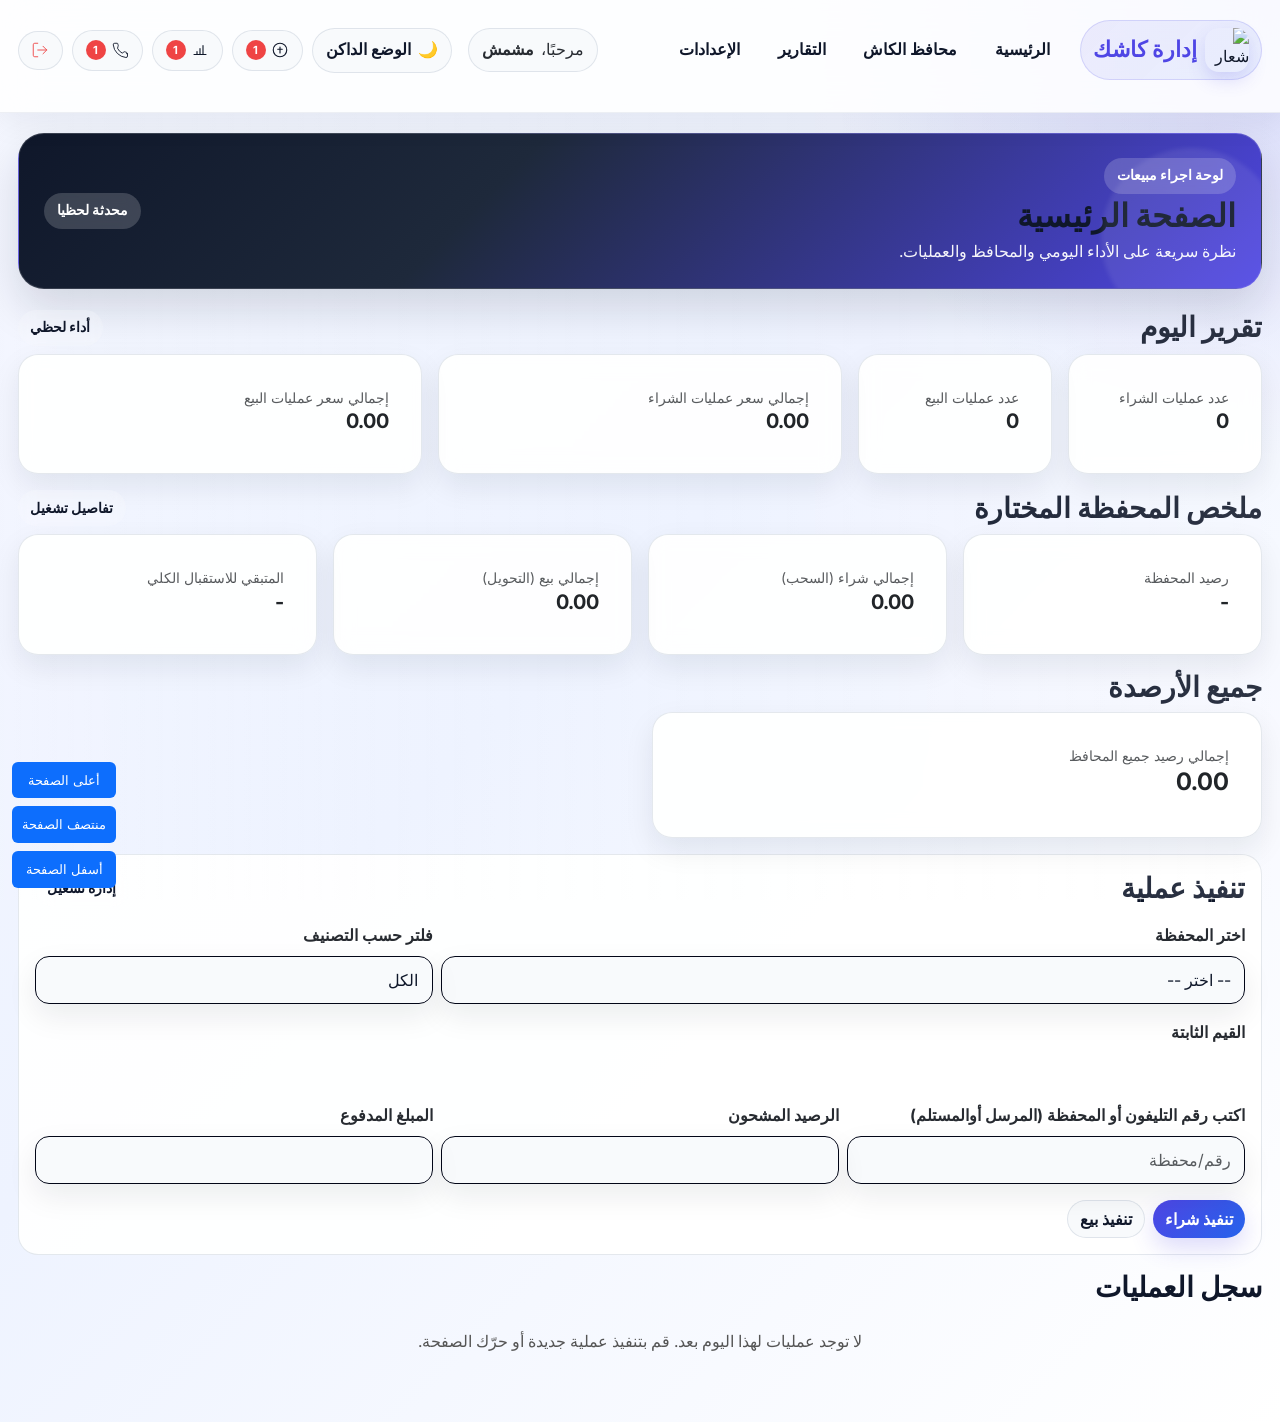
==== commit 0c390eaf: "Add files via upload" ====
--- a/index.html
+++ b/index.html
@@ -128,7 +128,7 @@
           <div class="user-quick">
             <div class="welcome">
               <span class="muted">مرحبًا،</span>
-              <strong id="userName">الهرم</strong>
+              <strong id="userName">مشمش</strong>
             </div>
 
           </div>
@@ -336,7 +336,7 @@
 
             <div class="row g-2 mt-3">
               <div class="col-12 col-md-4">
-                <label class="form-label">رقم التليفون / المحفظة</label>
+                <label class="form-label">اكتب رقم التليفون أو المحفظة (المرسل أوالمستلم)</label>
                 <input id="actionPhone" class="form-control" placeholder="رقم/محفظة" />
               </div>
               <div class="col-12 col-md-4">
@@ -387,6 +387,7 @@
 <script src="alert.js"></script>
 <script src="theme-toggle.js"></script>
 <script src="scroll-controls.js"></script>
+  <script src="autocomplete.js"></script>
 </body>
 
-</html>
+</html>
--- a/style.css
+++ b/style.css
@@ -7,7 +7,7 @@
   --surface: rgba(255, 255, 255, 0.92);
   --surface-2: rgba(248, 250, 252, 0.96);
   --text: #0f172a;
-  --muted: #64748b;
+  --muted: #272b31;
   --border: rgba(148, 163, 184, 0.25);
   --shadow: 0 20px 45px rgba(15, 23, 42, 0.14);
   --shadow-sm: 0 12px 30px rgba(15, 23, 42, 0.08);
@@ -679,6 +679,7 @@
   background: var(--surface-2);
   color: var(--text);
   padding: 0.7rem 0.85rem;
+  border: 1px solid #020617;
 }
 
 :root[data-theme="dark"] .form-control,
@@ -1236,3 +1237,10 @@
     padding: 1.1rem;
   }
 }
+
+.meta{
+  border-radius: 12px;
+  background: var(--surface-2);
+  border: 1px solid var(--border);
+  padding: 0.65rem 0.85rem;
+}
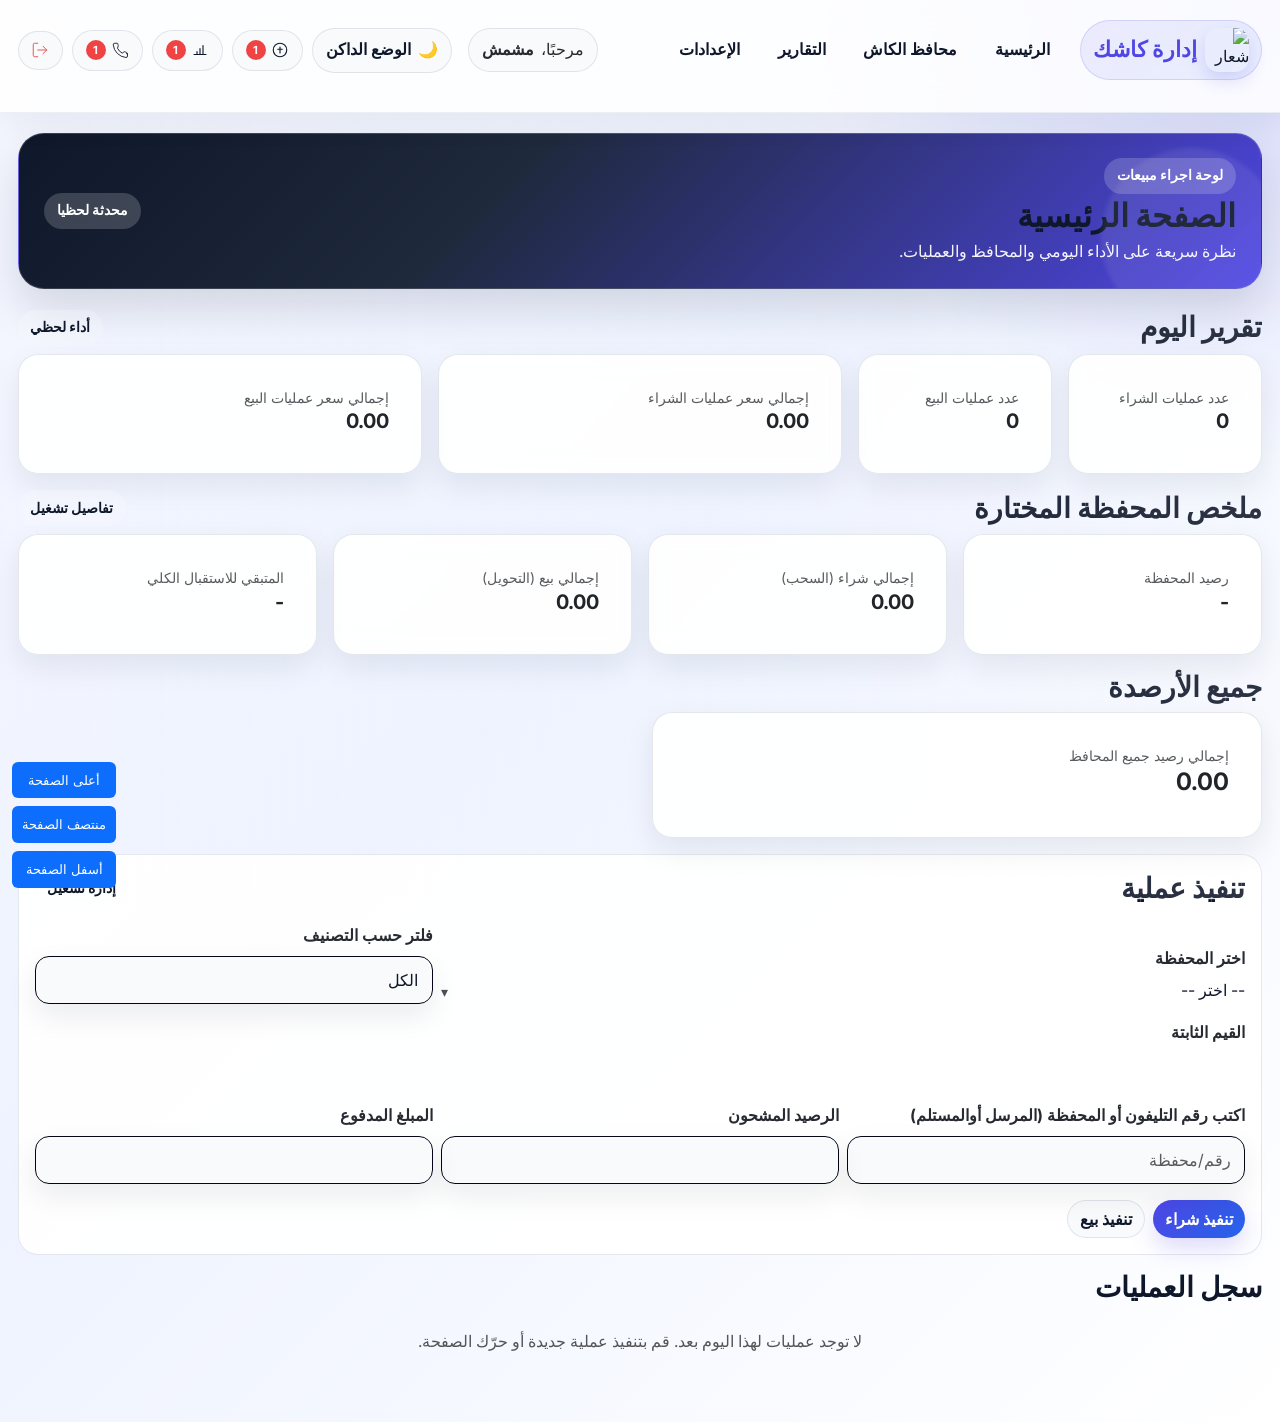
==== commit dd764065: "Update index.html" ====
--- a/index.html
+++ b/index.html
@@ -24,18 +24,59 @@
   <script src="https://cdn.tailwindcss.com"></script>
   <link rel="stylesheet" href="style.css">
   <style>
+    /* Searchable select styles */
+    .wallet-select-wrapper {
+      position: relative;
+    }
+    .wallet-select-toggle {
+      display: flex;
+      justify-content: space-between;
+      align-items: center;
+      cursor: pointer;
+      user-select: none;
+    }
+    .wallet-select-dropdown {
+      position: absolute;
+      top: calc(100% + 4px);
+      left: 0;
+      right: 0;
+      z-index: 20;
+      background: white;
+      border: 1px solid rgba(0, 0, 0, 0.12);
+      box-shadow: 0 8px 24px rgba(0, 0, 0, 0.08);
+      border-radius: 8px;
+      padding: 8px;
+      max-height: 280px;
+      overflow: auto;
+    }
+    .wallet-select-dropdown.d-none {
+      display: none;
+    }
+    .wallet-select-option {
+      padding: 7px 10px;
+      cursor: pointer;
+      border-radius: 6px;
+      white-space: nowrap;
+      overflow: hidden;
+      text-overflow: ellipsis;
+    }
+    .wallet-select-option:hover,
+    .wallet-select-option.active {
+      background: rgba(13, 110, 253, 0.08);
+    }
+    .wallet-select-toggle .dropdown-arrow {
+      font-size: 0.9rem;
+      color: #495057;
+    }
+    .wallet-select-search {
+      margin-bottom: 8px;
+    }
+
     /* Accordion styles for transaction log */
     .tx-log .accordion {
       display: flex;
       flex-direction: column;
       gap: 8px;
-    }
-
-    .accordion-item {
-      border: 1px solid rgba(148, 163, 184, 0.25);
-      border-radius: 12px;
-      overflow: hidden;
-      background: var(--surface);
     }
 
     .accordion-header {
@@ -312,7 +353,17 @@
             <div class="row g-2 align-items-end">
               <div class="col-12 col-md-8">
                 <label class="form-label">اختر المحفظة</label>
-                <select id="walletSelect" class="form-select">
+                <div class="wallet-select-wrapper">
+                  <div id="walletPicker" class="wallet-select-toggle" role="button" aria-haspopup="listbox" aria-expanded="false" tabindex="0">
+                    <span id="walletPickerLabel">-- اختر --</span>
+                    <span class="dropdown-arrow">▾</span>
+                  </div>
+                  <div id="walletPickerDropdown" class="wallet-select-dropdown d-none" role="listbox" aria-label="قائمة المحفظة">
+                    <input id="walletPickerSearch" class="form-control form-control-sm wallet-select-search" placeholder="اكتب رقم المحفظة للبحث" autocomplete="off" />
+                    <div id="walletPickerOptions" class="wallet-select-options"></div>
+                  </div>
+                </div>
+                <select id="walletSelect" class="form-select d-none" aria-hidden="true" tabindex="-1">
                   <option value="">-- اختر --</option>
                 </select>
               </div>
@@ -390,4 +441,4 @@
   <script src="autocomplete.js"></script>
 </body>
 
-</html>+</html>
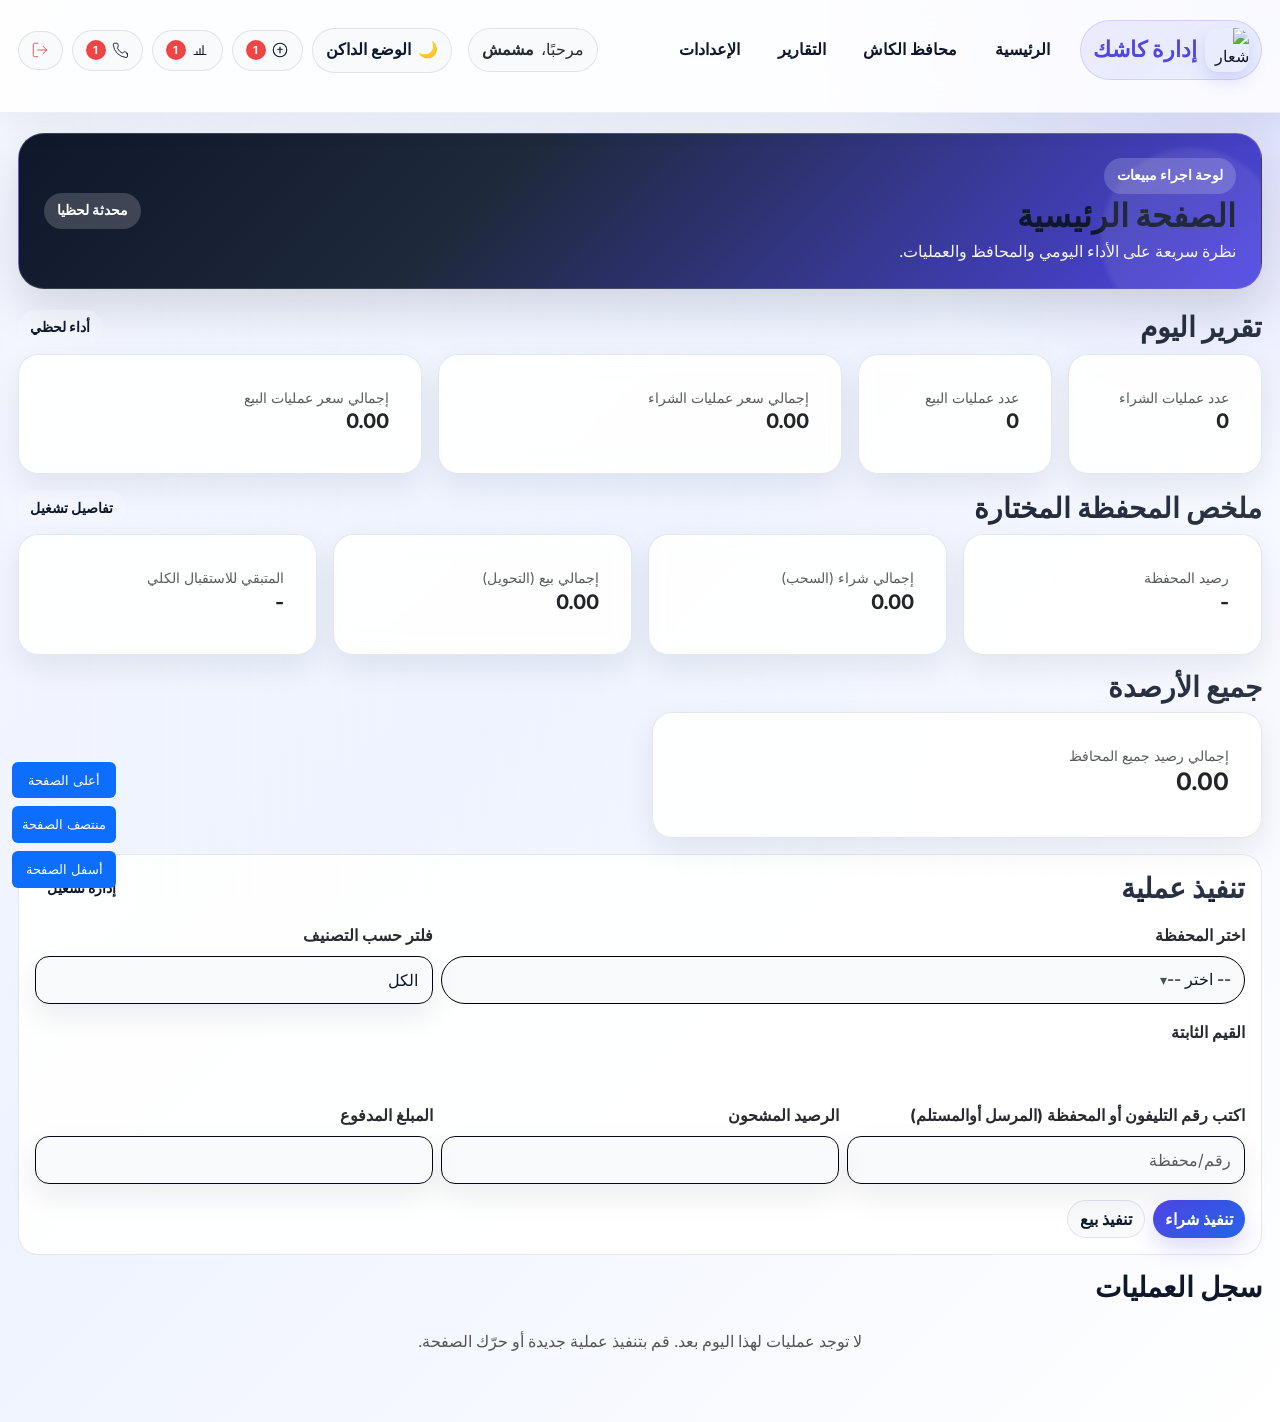
==== commit 577a12db: "Update index.html" ====
--- a/index.html
+++ b/index.html
@@ -359,7 +359,7 @@
                     <span class="dropdown-arrow">▾</span>
                   </div>
                   <div id="walletPickerDropdown" class="wallet-select-dropdown d-none" role="listbox" aria-label="قائمة المحفظة">
-                    <input id="walletPickerSearch" class="form-control form-control-sm wallet-select-search" placeholder="اكتب رقم المحفظة للبحث" autocomplete="off" />
+                    <input id="walletPickerSearch" class="form-control form-control-sm wallet-select-search" placeholder="اكتب رقم المحفظة للبحث" autocomplete="off" data-autocomplete="off" />
                     <div id="walletPickerOptions" class="wallet-select-options"></div>
                   </div>
                 </div>
--- a/style.css
+++ b/style.css
@@ -436,6 +436,16 @@
   filter: brightness(1.05);
 }
 
+.wallet-select-wrapper {
+  display: flex;
+  align-items: center;
+  gap: 0.5rem;
+  padding: 0.65rem 0.85rem;
+  border-radius: 999px;
+  background: var(--surface-2);
+  border: 1px solid #000;
+}
+
 
 .wallet-card {
   padding: 1rem;
@@ -1243,4 +1253,4 @@
   background: var(--surface-2);
   border: 1px solid var(--border);
   padding: 0.65rem 0.85rem;
-}+}
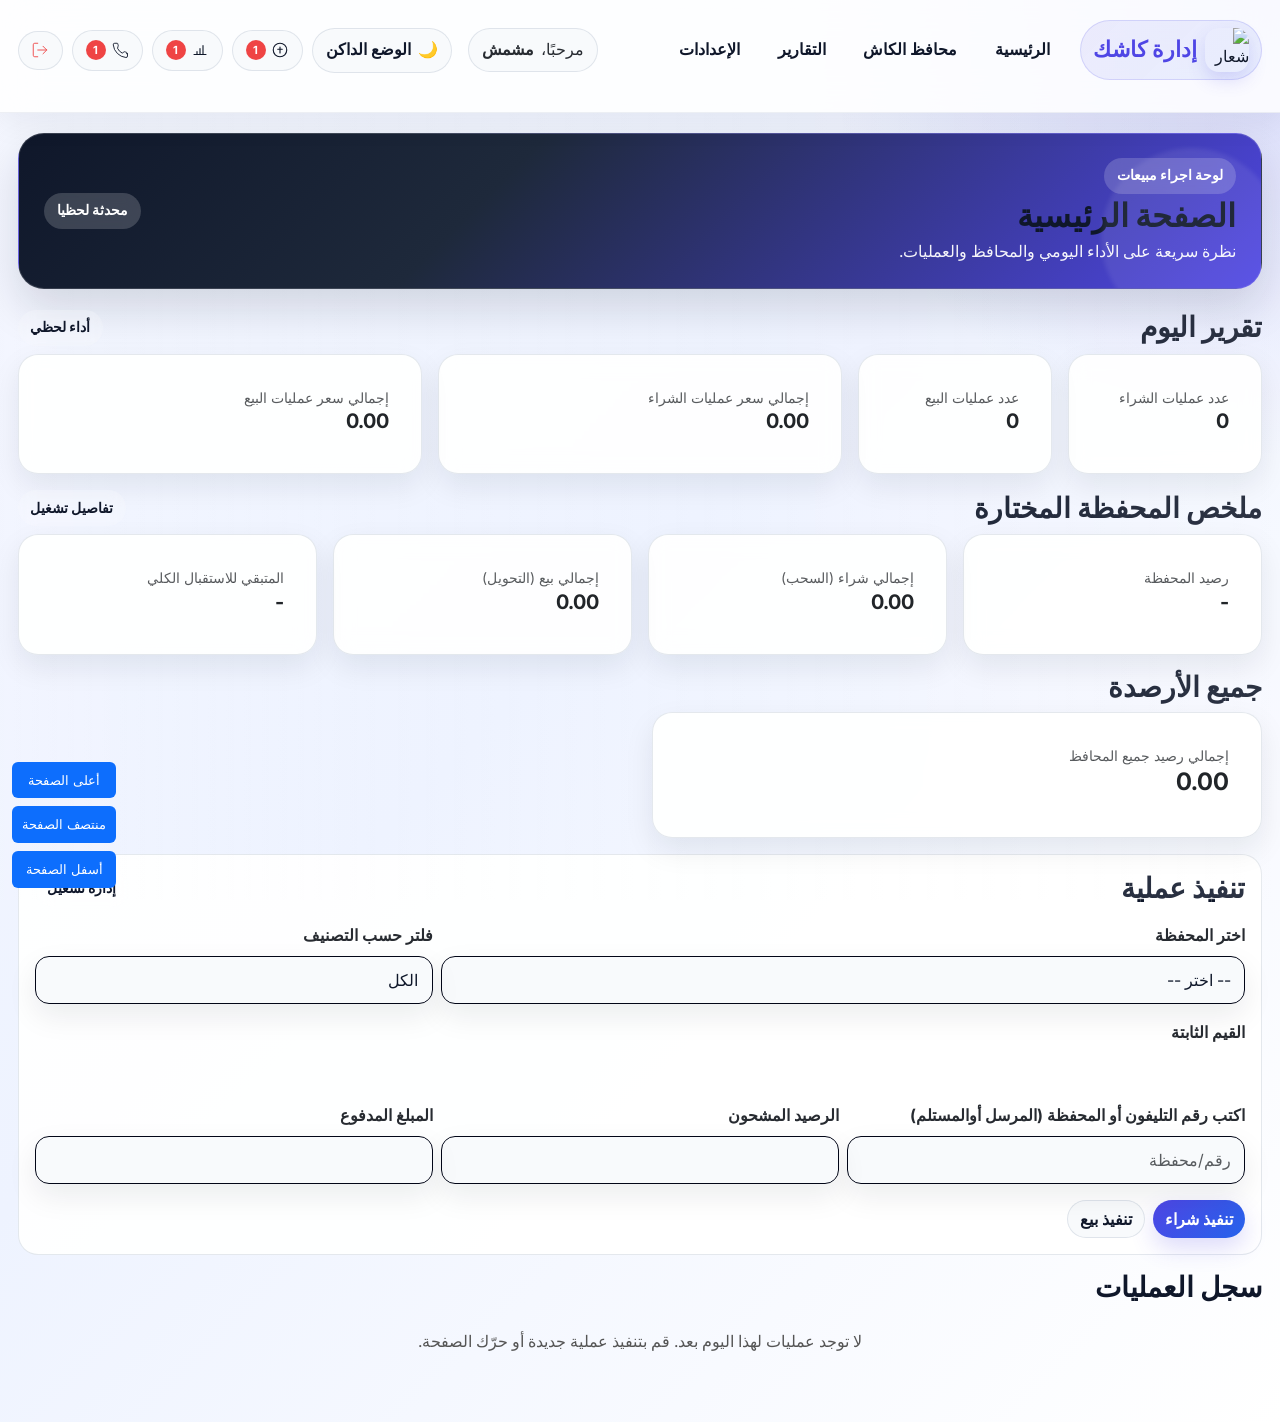
==== commit fa9539a5: "Update fmt.Println message from 'Hello' to 'Goodbye'" ====
--- a/index.html
+++ b/index.html
@@ -141,6 +141,8 @@
 
   <link href="https://cdn.jsdelivr.net/npm/sweetalert2@11/dist/sweetalert2.min.css" rel="stylesheet" />
   <link rel="stylesheet" href="https://cdnjs.cloudflare.com/ajax/libs/toastr.js/latest/toastr.min.css" />
+  <link href="https://cdn.jsdelivr.net/npm/select2@4.1.0-rc.0/dist/css/select2.min.css" rel="stylesheet" />
+  <link href="https://cdn.jsdelivr.net/npm/select2-bootstrap-5-theme@1.2.0/dist/select2-bootstrap-5-theme.min.css" rel="stylesheet" />
 
 </head>
 
@@ -353,7 +355,7 @@
             <div class="row g-2 align-items-end">
               <div class="col-12 col-md-8">
                 <label class="form-label">اختر المحفظة</label>
-                <div class="wallet-select-wrapper">
+                <div class="wallet-select-wrapper d-none">
                   <div id="walletPicker" class="wallet-select-toggle" role="button" aria-haspopup="listbox" aria-expanded="false" tabindex="0">
                     <span id="walletPickerLabel">-- اختر --</span>
                     <span class="dropdown-arrow">▾</span>
@@ -363,7 +365,7 @@
                     <div id="walletPickerOptions" class="wallet-select-options"></div>
                   </div>
                 </div>
-                <select id="walletSelect" class="form-select d-none" aria-hidden="true" tabindex="-1">
+                <select id="walletSelect" class="form-select" data-placeholder="-- اختر --">
                   <option value="">-- اختر --</option>
                 </select>
               </div>
@@ -439,6 +441,24 @@
 <script src="theme-toggle.js"></script>
 <script src="scroll-controls.js"></script>
   <script src="autocomplete.js"></script>
+  <script src="https://code.jquery.com/jquery-3.6.0.min.js"></script>
+  <script src="https://cdn.jsdelivr.net/npm/select2@4.1.0-rc.0/dist/js/select2.min.js"></script>
+  <script>
+    (function () {
+      try {
+        document.addEventListener('DOMContentLoaded', function () {
+          if (typeof $ === 'undefined' || typeof $.fn.select2 === 'undefined') return;
+          // Initialize Select2 on the wallet select with RTL support
+          $('#walletSelect').select2({
+            theme: 'bootstrap-5',
+            width: '100%',
+            placeholder: $('#walletSelect').data('placeholder') || 'اختر المحفظة',
+            dir: 'rtl'
+          });
+        });
+      } catch (e) { console.warn(e); }
+    })();
+  </script>
 </body>
 
 </html>
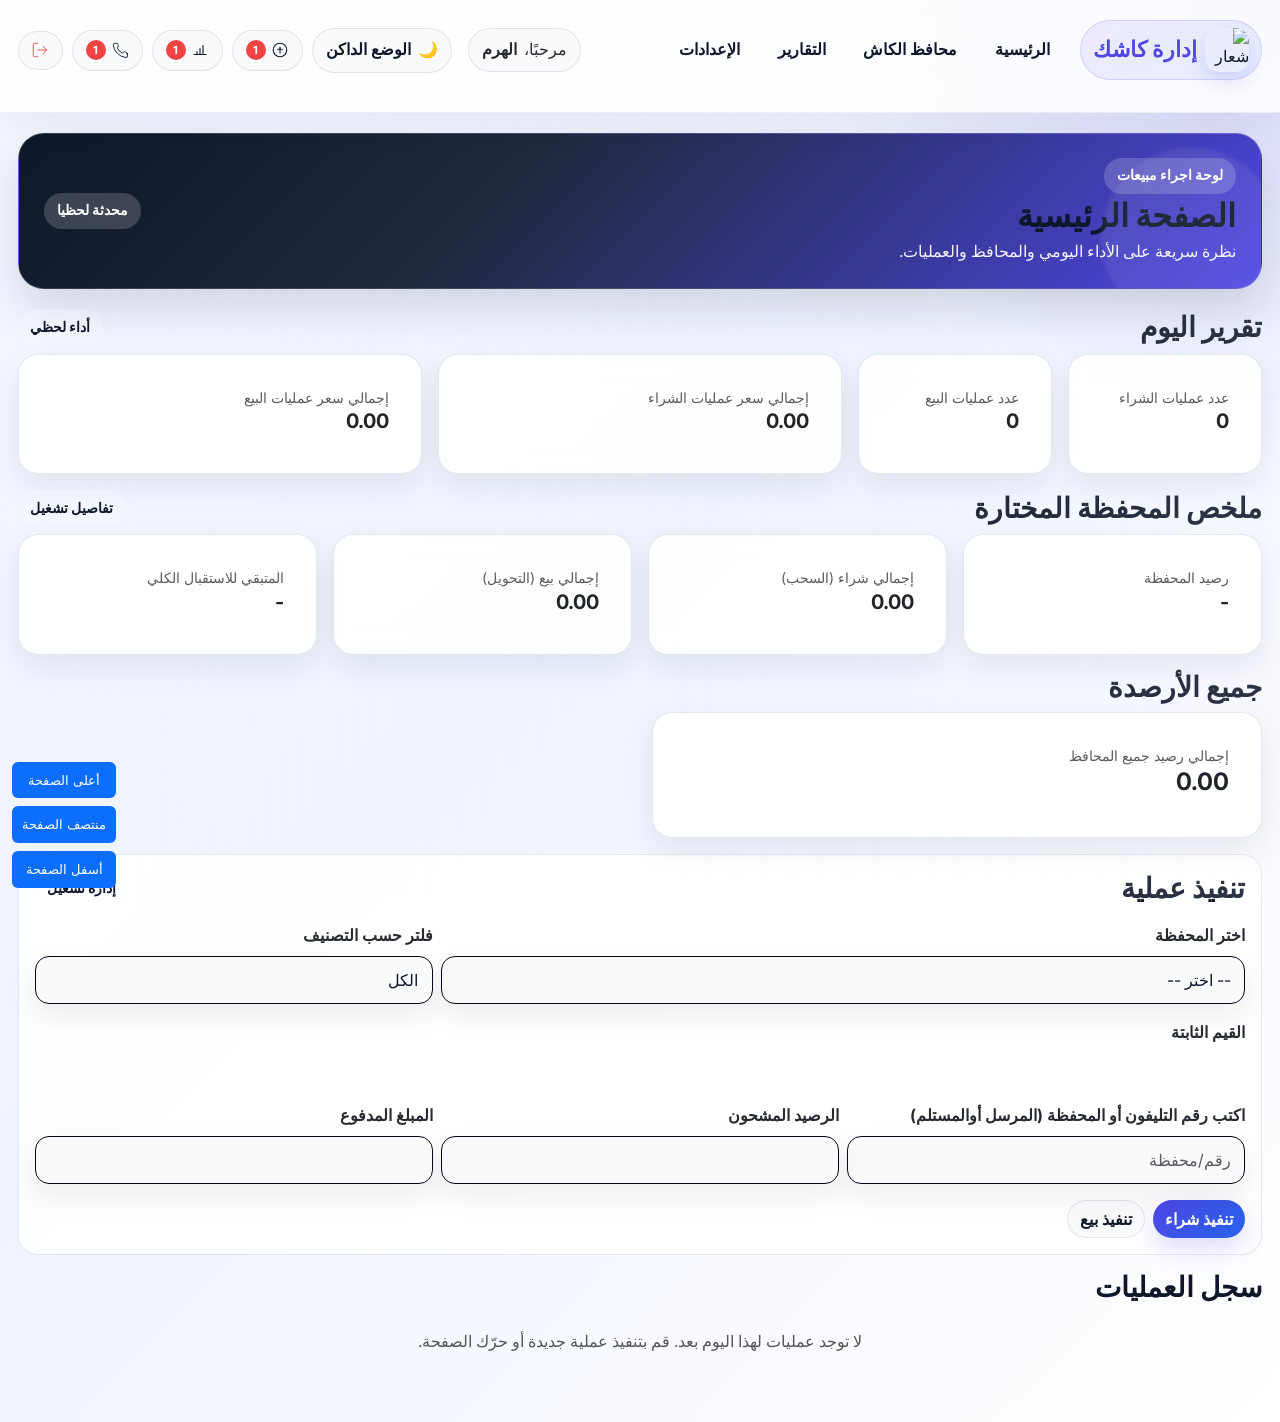
==== commit 15062bf9: "Update index.html" ====
--- a/index.html
+++ b/index.html
@@ -171,7 +171,7 @@
           <div class="user-quick">
             <div class="welcome">
               <span class="muted">مرحبًا،</span>
-              <strong id="userName">مشمش</strong>
+              <strong id="userName">الهرم</strong>
             </div>
 
           </div>
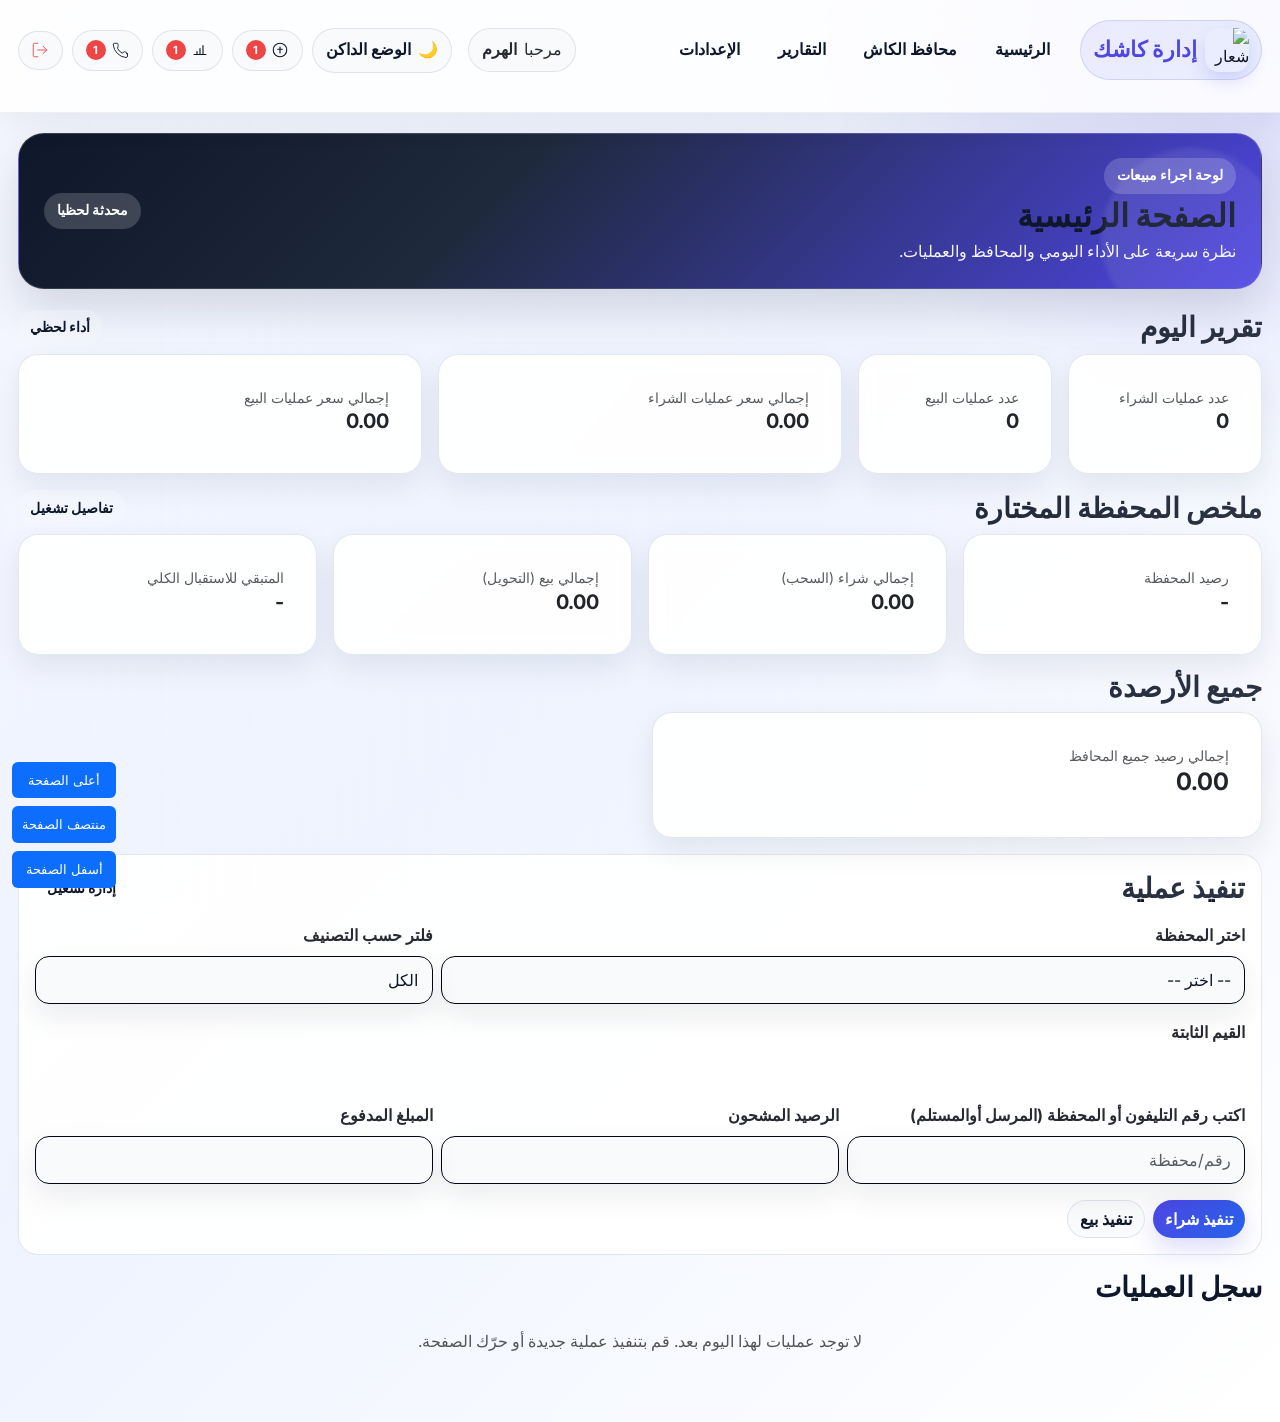
==== commit d1c7a464: "Update index.html" ====
--- a/index.html
+++ b/index.html
@@ -170,7 +170,7 @@
         <div class="header-right">
           <div class="user-quick">
             <div class="welcome">
-              <span class="muted">مرحبًا،</span>
+              <span class="muted">مرحبا</span>
               <strong id="userName">الهرم</strong>
             </div>
 
